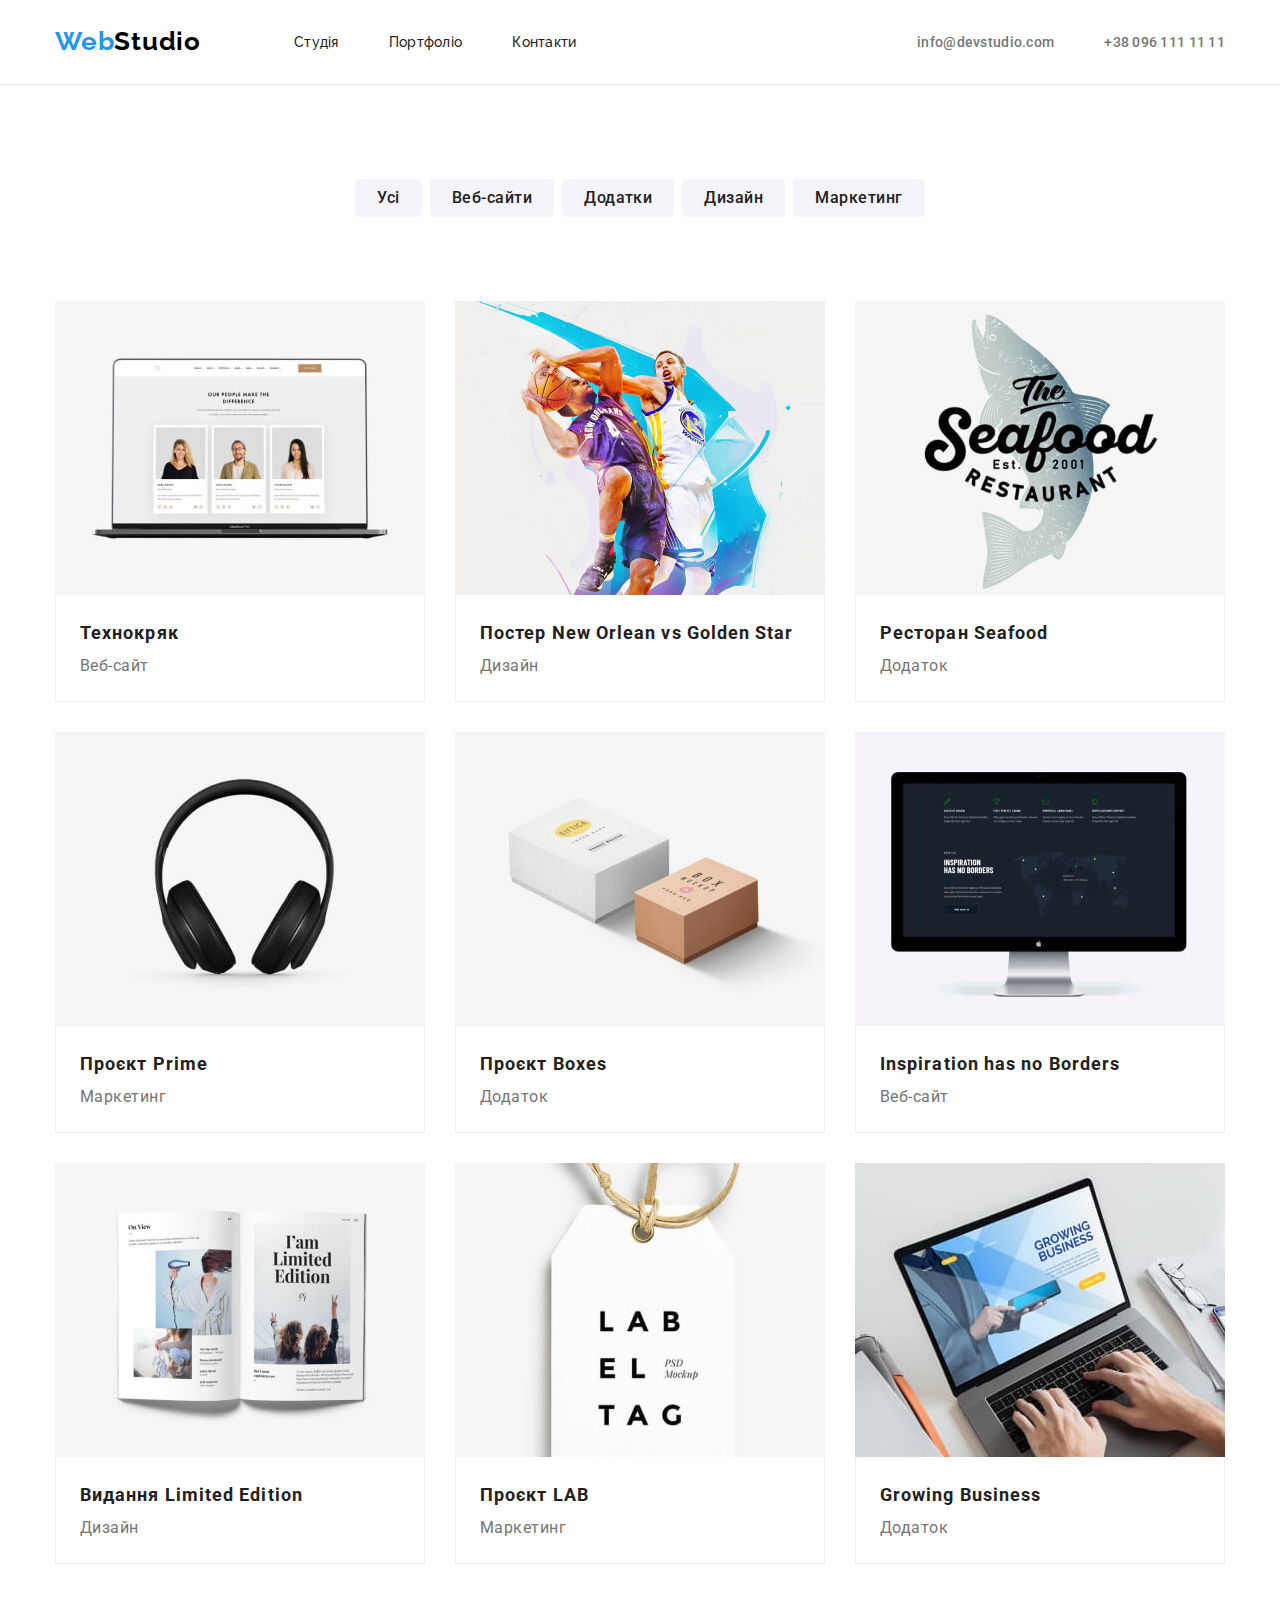
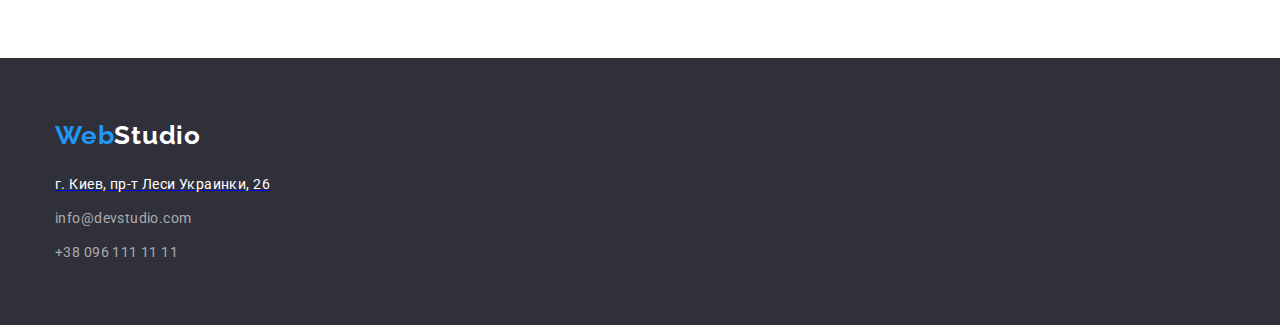
==== portfolio.html @ 99e73e16 "HW03" ====
<!DOCTYPE html>
<html lang="uk">
  <head>
    <meta charset="UTF-8" />
    <meta http-equiv="X-UA-Compatible" content="IE=edge" />
    <meta name="viewport" content="width=device-width, initial-scale=1.0" />
    <title>goit-markup-hw-01</title>
    <link rel="preconnect" href="https://fonts.googleapis.com" />
    <link rel="preconnect" href="https://fonts.gstatic.com" crossorigin />
    <link
      href="https://fonts.googleapis.com/css2?family=Raleway:wght@700&family=Roboto:wght@400;500;700;900&display=swap"
      rel="stylesheet"
    />
    <link
      rel="stylesheet"
      href="https://cdn.jsdelivr.net/npm/modern-normalize@1.1.0/modern-normalize.min.css"
    />
    <link rel="stylesheet" href="./css/styles.css" />
  </head>
  <body>
    <!--header-->
    <header class="header">
      <div class="container page-header-container">
        <nav class="nav">
          <a class="header-logo" href="./index.html"
            ><span class="web-logo">Web</span>Studio</a
          >
          <ul class="menu list">
            <li class="menu-item">
              <a class="menu-link link" href="./index.html">Студія</a>
            </li>
            <li class="menu-item">
              <a class="menu-link link" href="./portfolio.html">Портфоліо</a>
            </li>
            <li class="menu-item">
              <a class="menu-link link" href="#contact">Контакти</a>
            </li>
          </ul>
        </nav>
        <ul class="menu-contact list">
          <li>
            <a
              class="contact-mail link"
              href="mailto:info@devstudio.com"
              lang="en"
              >info@devstudio.com</a
            >
          </li>
          <li>
            <a class="contact-phone link" href="tel:+380961111111"
              >+38 096 111 11 11</a
            >
          </li>
        </ul>
      </div>
    </header>
    <!-- main -->
    <main>
      <section class="portfolio">
        <div class="container">
          <h1 class="visually-hidden">Портфоліо</h1>
          <ul class="portfolio-filter">
            <li class="portfolio-filter-item">
              <button type="button" class="portfolio-filter-button">Усі</button>
            </li>
            <li class="portfolio-filter-item">
              <button type="button" class="portfolio-filter-button">
                Веб-сайти
              </button>
            </li>
            <li class="portfolio-filter-item">
              <button type="button" class="portfolio-filter-button">
                Додатки
              </button>
            </li>
            <li class="portfolio-filter-item">
              <button type="button" class="portfolio-filter-button">
                Дизайн
              </button>
            </li>
            <li class="portfolio-filter-item">
              <button type="button" class="portfolio-filter-button">
                Маркетинг
              </button>
            </li>
          </ul>
          <ul class="portfolio-list">
            <li class="portfolio-item">
              <img
                src="./images/img1.jpg"
                alt="головна сторінка"
                width="370"
                height="294"
              />
              <div class="border-down">
                <h2 class="portfolio-title">Технокряк</h2>
                <p class="portfolio-text">Веб-сайт</p>
              </div>
            </li>
            <li class="portfolio-list-item">
              <img
                src="./images/img2.jpg"
                alt="гра у баскетбол"
                width="370"
                height="294"
              />
              <div class="border-down">
                <h2 class="portfolio-title">
                  Постер New Orlean vs Golden Star
                </h2>
                <p class="portfolio-text">Дизайн</p>
              </div>
            </li>
            <li class="portfolio-item">
              <img
                src="./images/img3.jpg"
                alt="емблема ресторану"
                width="370"
                height="294"
              />
              <div class="border-down">
                <h2 class="portfolio-title">Ресторан Seafood</h2>
                <p class="portfolio-text">Додаток</p>
              </div>
            </li>
            <li class="portfolio-item">
              <img
                src="./images/img4.jpg"
                alt="навушники"
                width="370"
                height="294"
              />
              <div class="border-down">
                <h2 class="portfolio-title">Проєкт Prime</h2>
                <p class="portfolio-text">Маркетинг</p>
              </div>
            </li>
            <li class="portfolio-item">
              <img
                src="./images/img5.jpg"
                alt=" дві коробки "
                width="370"
                height="294"
              />
              <div class="border-down">
                <h2 class="portfolio-title">Проєкт Boxes</h2>
                <p class="portfolio-text">Додаток</p>
              </div>
            </li>
            <li class="portfolio-item">
              <img
                src="./images/img6.jpg"
                alt="чорний монітор"
                width="370"
                height="294"
              />
              <div class="border-down">
                <h2 class="portfolio-title">Inspiration has no Borders</h2>
                <p class="portfolio-text">Веб-сайт</p>
              </div>
            </li>
            <li class="portfolio-item">
              <img
                src="./images/img7.jpg"
                alt="відкрита книга"
                width="370"
                height="294"
              />
              <div class="border-down">
                <h2 class="portfolio-title">Видання Limited Edition</h2>
                <p class="portfolio-text">Дизайн</p>
              </div>
            </li>
            <li class="portfolioitem">
              <img
                src="./images/img8.jpg"
                alt="бірка"
                width="370"
                height="294"
              />
              <div class="border-down">
                <h2 class="portfolio-title">Проєкт LAB</h2>
                <p class="portfolio-text">Маркетинг</p>
              </div>
            </li>
            <li class="portfolio-item">
              <img
                src="./images/img9.jpg"
                alt="друкує на клавіатурі"
                width="370"
                height="294"
              />
              <div class="border-down">
                <h2 class="portfolio-title">Growing Business</h2>
                <p class="portfolio-text">Додаток</p>
              </div>
            </li>
          </ul>
        </div>
      </section>
    </main>
    <footer class="footer" id="contact">
      <div class="container">
        <a class="footer-logo" href="./index.html"
          ><span class="web-logo">Web</span>Studio</a
        >
        <address class="adress">
          <ul>
            <li class="adress-mao">
              <a
                href="https://goo.gl/maps/CPtrU1FHBa2aNyZL9"
                target="_blank"
                rel="noopener noreferrer nofollow"
                ><span class="site">г. Киев, пр-т Леси Украинки, 26</span>
              </a>
            </li>
            <li class="adress-mail">
              <a class="footer-mail" href="mailto:info@devstudio.com" lang="en"
                >info@devstudio.com</a
              >
            </li>
            <li class="adress-phone">
              <a class="footer-phone" href="tel:+380961111111"
                >+38 096 111 11 11</a
              >
            </li>
          </ul>
        </address>
      </div>
    </footer>
  </body>
</html>
---- css/styles.css ----
/* колір основного тексту #212121 */
/* другорядний колір тексту #757575 #FFFFFF */
/*акцент #2196F3 */
/*основнй колір фону #FFFFFF */
/*колір фону підвалу #2F303A */
/*колір фону Наша команда та фільтр #F5F4FA */
/* колір кнопки #188CE8 */

:root{
    --main-color-text: #212121;
    --secondary-color-text: #757575;
    --white-color: #FFFFFF;
    --bgc-gray: #2F303A;
    --accent: #2196F3;
    --secondary-bgc: #F5F4FA;
    --logo-color: #000000;
    --link-color: rgba(255, 255, 255, 0.6);
    --button-color: #188CE8;
    --btn-shadow: 0px 4px 4px rgba(0, 0, 0, 0.15);
    --header-border-color: #ececec;
    --portfolio-border: #EEEEEE;
}

.link {
    text-decoration: none;
}
.list{
    list-style: none;
}
img {
    display: block;
}
ul{
    list-style: none;
}

* {
    box-sizing: border-box;
}

h1,h2,h3,p {
    margin-top: 0;
    margin-bottom: 0;
    padding: 0;
}

ul,li {
    margin-top: 0;
    margin-bottom: 0;
    padding: 0;
}

button {
    cursor: pointer;
}

img {
    display: block;
    max-width: 100%;
    height: auto;
}

.container{
    width: 1200px;
    margin-left: auto;
    margin-right: auto;
    padding-left: 15px;
    padding-right: 15px;
}


/* Body */
body {
    font-family: 'Roboto', sans-serif;
    background-color: var(--white-color);
    color: var(--main-color-text);
    letter-spacing: 0.03em;
}

/* header */
.header{
border-bottom: 1px solid var(--header-border-color);
}
.header-logo{
        font-family: 'Raleway', sans-serif;
        font-style: normal;
        font-weight: 700;
        font-size: 26px;
        line-height: 1.35;
        letter-spacing: 0.03em;
        color: var(--logo-color);
        text-decoration: none;
        margin-right: 93px;
        padding-top: 24px;
        padding-bottom: 25px;
}
.web-logo{
        color: var(--accent);
}
.menu-link{
        font-family: 'Raleway', sans-serif;
        font-weight: 500;
        font-size: 14px;
        line-height: 1.14;
        letter-spacing: 0.02em;
        color: var(--main-color-text);
}

.hero-title {
    font-family: 'Roboto';
    font-weight: 900;
    font-size: 44px;
    line-height: 1.36;
    letter-spacing: 0.06em;
    text-transform: uppercase;
    width: 670px;
    margin-left: auto;
    margin-right: auto;
    margin-bottom: 30px;
}

.menu-link:hover, 
.menu-link:focus{
    color: var(--accent);
}
.contact-mail{
        font-family: 'Roboto', sans-serif;
        font-weight: 500;
        font-size: 14px;
        line-height: 1.14;
        letter-spacing: 0.02em;
        color: var(--secondary-color-text);
        margin-right: 50px;
}
.contact-mail:hover,
.contact-mail:focus{
    color:var(--accent);
}
.contact-phone {
    font-family: 'Roboto', sans-serif;
    font-weight: 500;
    font-size: 14px;
    line-height: 1.14;
    letter-spacing: 0.02em;
    color: var(--secondary-color-text);
}

.contact-phone:hover,
.contact-phone:focus {
    color: var(--accent);
}

.page-header-container{
    display: flex;
    align-items: center;
    justify-content: space-between;
}

.nav{
    display: flex;
    align-items: center;
}

.menu{
    display: flex;
    align-items: center;
    column-gap: 50px;
}

.menu-contact{
    display: flex;
    align-items: center;
    margin-left: auto;
}

/* Main */
.hero{
    background-color: var(--bgc-gray);
    padding-top: 200px;
    padding-bottom: 200px;
}
.hero-title{
        font-family: 'Roboto', sans-serif;
        font-weight: 900;
        font-size: 44px;
        line-height: 1.36;
        text-align: center;
        letter-spacing: 0.06em;
        text-transform: uppercase;
        color: var(--white-color);
        width: 670px;
        margin-left: auto;
        margin-right: auto;
        margin-bottom: 30px;
}

.modal-open-button{
        background-color: var(--accent);
        font-family: 'Roboto', sans-serif;
        font-weight: 700;
        font-size: 16px;
        line-height: 1.88;
        letter-spacing: 0.06em;
        color: var(--white-color);
        font-family: inherit;
        border: none;
        border-radius: 4px;
        width: 216px;
        height: 50px;
        box-shadow: var(--btn-shadow);
        display: block;
        margin-right: auto;
        margin-left: auto;
}


.modal-open-button:hover,
.modal-open-button:focus {
    background-color: var(--button-color);
    color: var(--white-color);
}

/* benefits */

.visually-hidden{
        position: absolute;
        white-space: nowrap;
        width: 1px;
        height: 1px;
        overflow: hidden;
        border: 0;
        padding: 0;
        clip: rect(0 0 0 0);
        clip-path: inset(50%);
        margin: -1px;
}

.benefits{
    padding-top: 94px;
    padding-bottom: 94px;
}

.benefits-list {
    display: flex;
    list-style: none;
    gap: 30px;
}

.benefits-list-title{
    font-family: 'Roboto', sans-serif;
    font-weight: 700;
    font-size: 14px;
    line-height: 1.14;
    letter-spacing: 0.03em;
    text-transform: uppercase;
    color: var(--main-color-text);
    margin-bottom: 10px;
}

.benefits-list-item{

}

.benefits-list-text{
    font-family: 'Roboto', sans-serif;
    font-weight: 400;
    font-size: 14px;
    line-height: 1.7;
    letter-spacing: 0.03em;
    color: var(--secondary-color-text);
}
/* Work */

.work{
}

.work-title{
    font-family: 'Roboto', sans-serif;
    font-weight: 700;
    font-size: 36px;
    line-height: 1.17px;
    text-align: center;
    letter-spacing: 0.03em;
    color: var(--main-color-text);
    padding-bottom: 50px;
    margin-bottom: 50px;
    }


.work-images{
    display: flex;
    gap: 30px;
    flex-wrap: wrap;
    padding-bottom: 94px;
}

/* Team */

.team{
    background-color: var(--secondary-bgc);;
}
.team-list{
    background-color: var(--white-color);
    box-shadow: 0px 1px 3px rgba(0, 0, 0, 0.12), 0px 1px 1px rgba(0, 0, 0, 0.14),
    0px 2px 1px rgba(0, 0, 0, 0.2);
    border-radius: 0px 0px 4px 4px;
}

.team-content{
    padding-top: 30px;
    padding-bottom: 30px;
    padding-left: 32px;
    padding-right: 32px;
}

.team-title{
        font-family: 'Roboto', sans-serif;
        font-weight: 700;
        font-size: 36px;
        line-height: 1.17;
        text-align: center;
        letter-spacing: 0.03em;
        color: var(--main-color-text);
        padding-top: 94px;
        padding-bottom: 50px;
}
.team-item{
        font-family: 'Roboto', sans-serif;
        font-weight: 500;
        font-size: 16px;
        line-height: 1.19;
        text-align: center;
        letter-spacing: 0.03em;
        color: var(--main-color-text);
}

.team-item-text{
        font-family: 'Roboto', sans-serif;
        font-weight: 400;
        font-size: 16px;
        line-height: 1.19;
        text-align: center;
        letter-spacing: 0.03em;
        color: var(--secondary-color-text);
}

.team-humans{
    display: flex;
    gap: 30px;
    flex-wrap: wrap;
    padding-bottom: 50px;
}

/* Footer */

.adress{
    margin-top: 20px;
}

.adress-mail{
    margin-top: 9px;
}

.adress-phone{
    margin-top: 9px;
}

.footer{
    background-color: var(--bgc-gray);
    padding-top: 60px;
    padding-bottom: 60px;
}
.footer-logo {
    font-family: 'Raleway', sans-serif;
    font-weight: 700;
    font-size: 26px;
    line-height: 1.35;
    letter-spacing: 0.03em;
    color: var(--white-color);
    text-decoration: none;
}

.footer-mail{
    font-family: 'Roboto', sans-serif;
    font-style: normal;
    font-weight: 400;
    font-size: 14px;
    line-height: 1.8;
    letter-spacing: 0.03em;
    color: var(--link-color);
    text-decoration: none;
}
.footer-phone{
    font-family: 'Roboto', sans-serif;
    font-style: normal;
    font-weight: 400;
    font-size: 14px;
    line-height: 1.8;
    letter-spacing: 0.03em;
    color: var(--link-color);
    text-decoration: none;
}
.site{
    font-family: 'Roboto';
        font-style: normal;
        font-weight: 400;
        font-size: 14px;
        line-height: 1.7;
        letter-spacing: 0.03em;
        color: var(--white-color);
        text-decoration: none;
}

.footer-phone:hover,
.footer-phone:focus{
    color: var(--accent);;
}

.footer-mail:hover,
.footer-mail:focus {
    color: var(--accent);;
}



/* Portfolio */
.portfolio-filter-button{
    background-color: var(--secondary-bgc);
    font-family: 'Roboto', sans-serif;
    font-style: normal;
    font-weight: 500;
    font-size: 16px;
    line-height: 1.62;
    text-align: center;
    letter-spacing: 0.03em;
    cursor: pointer;
    color: var(--main-color-text);
    padding: 6px 22px;
    border: none;
    border-radius: 4px;
}

.portfolio-filter-button:hover,
.portfolio-filter-button:focus{
    background-color: var(--accent);
    color: var(--white-color);
}

.portfolio-title{
    font-family: 'Roboto', sans-serif;
        font-weight: 700;
        font-size: 18px;
        line-height: 2.0;
        letter-spacing: 0.06em;
        color: var(--main-color-text);
}

.portfolio-text{
    font-family: 'Roboto', sans-serif;
        font-weight: 400;
        font-size: 16px;
        line-height: 30px;
        letter-spacing: 0.03em;
        color: var(--secondary-color-text);
}

.portfolio-filter{
    display: flex;
    justify-content: center;
    gap: 8px;
    margin-bottom: 50px;
    margin-top: 94px;
}

.portfolio-list{
    display: flex;
    flex-wrap: wrap;
    flex-basis: calc((100%-60px) / 3);
    gap: 30px;
    padding-top: 34px;
}

.portfolio{
    padding-bottom: 94px;
}

.border-down{
    border-bottom: 1px solid var(--portfolio-border);
    border-left: 1px solid var(--portfolio-border);
    border-right: 1px solid var(--portfolio-border);
    padding-top: 20px;
    padding-left: 24px;
    padding-right: 24px;
    padding-bottom: 20px;
}
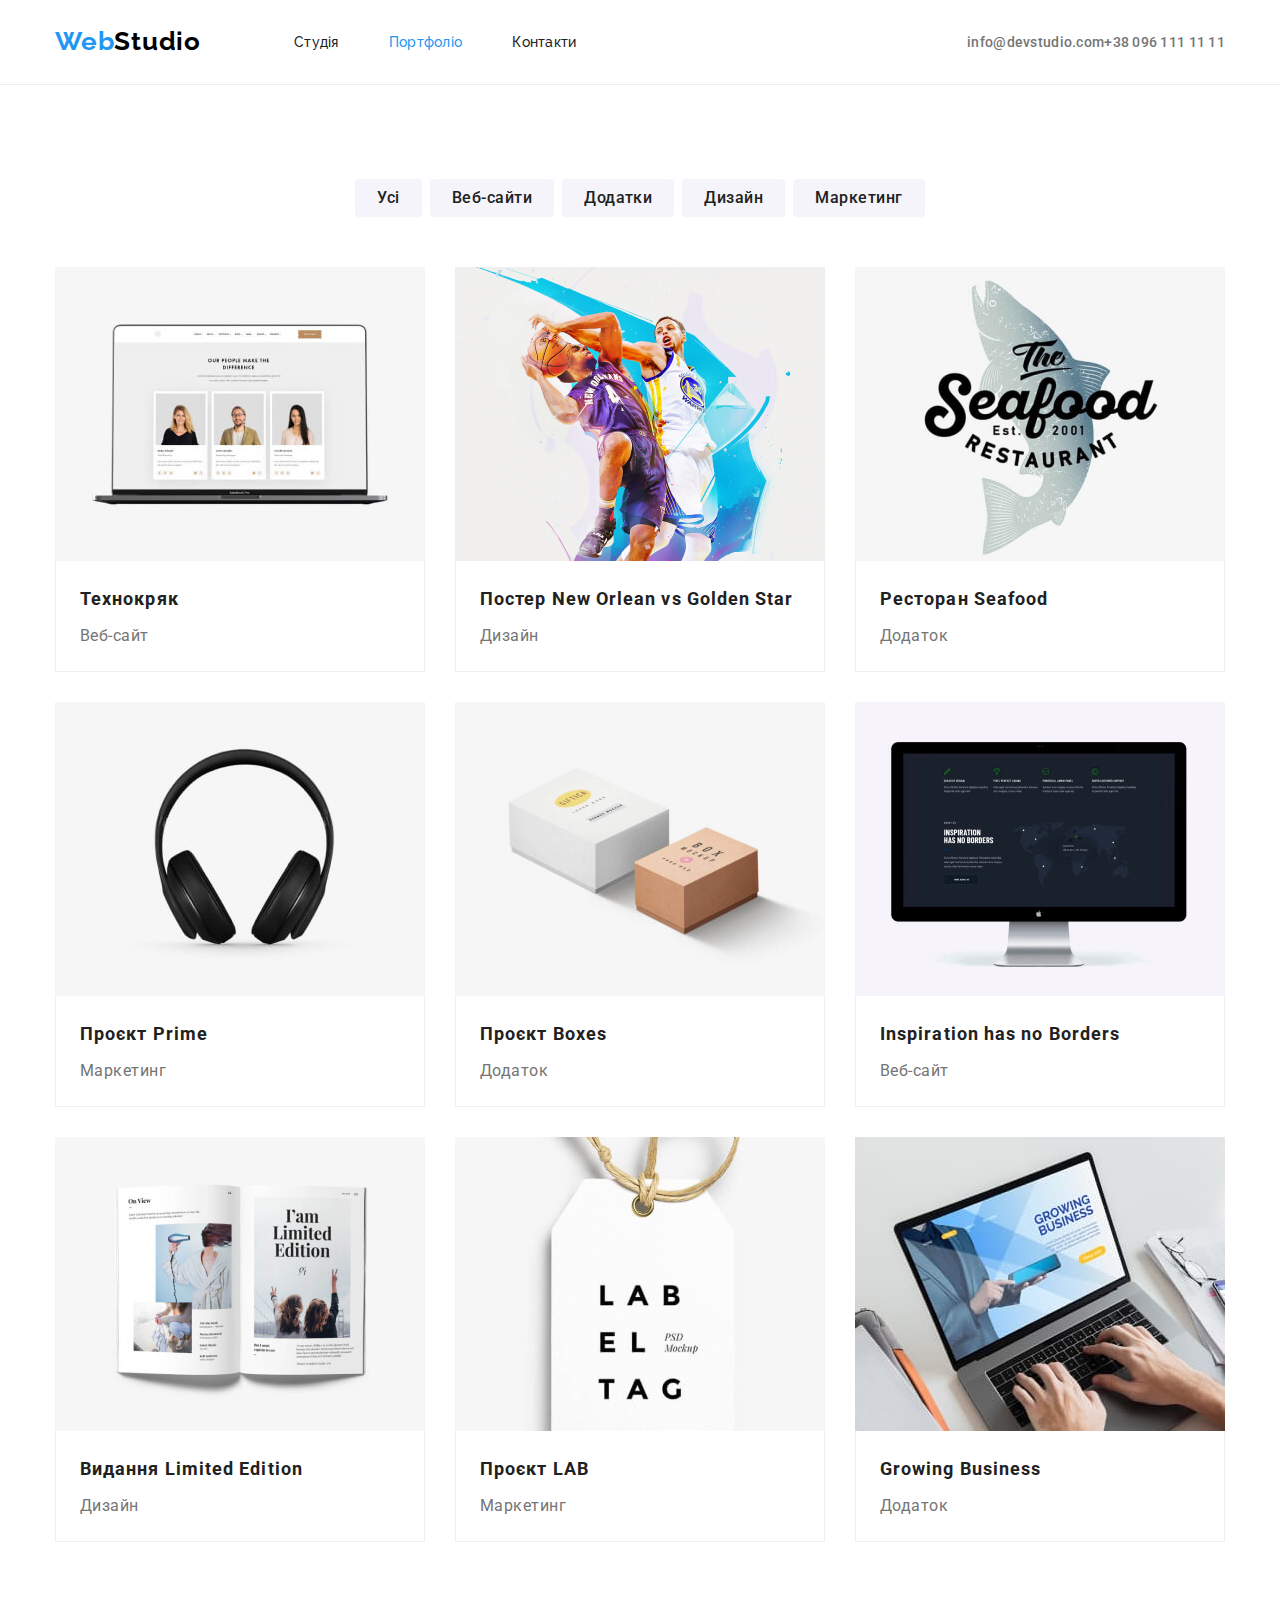
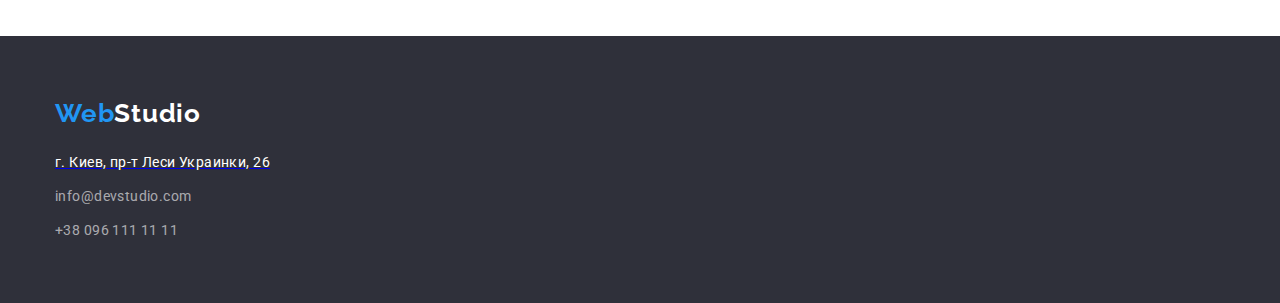
==== commit e65796f9: "hw03" ====
--- a/portfolio.html
+++ b/portfolio.html
@@ -30,7 +30,9 @@
               <a class="menu-link link" href="./index.html">Студія</a>
             </li>
             <li class="menu-item">
-              <a class="menu-link link" href="./portfolio.html">Портфоліо</a>
+              <a class="menu-link link current" href="./portfolio.html"
+                >Портфоліо</a
+              >
             </li>
             <li class="menu-item">
               <a class="menu-link link" href="#contact">Контакти</a>
--- a/css/styles.css
+++ b/css/styles.css
@@ -16,7 +16,7 @@
     --logo-color: #000000;
     --link-color: rgba(255, 255, 255, 0.6);
     --button-color: #188CE8;
-    --btn-shadow: 0px 4px 4px rgba(0, 0, 0, 0.15);
+    --button-shadow:rgba(0, 0, 0, 0.15);
     --header-border-color: #ececec;
     --portfolio-border: #EEEEEE;
 }
@@ -130,11 +130,14 @@
         line-height: 1.14;
         letter-spacing: 0.02em;
         color: var(--secondary-color-text);
-        margin-right: 50px;
 }
 .contact-mail:hover,
 .contact-mail:focus{
     color:var(--accent);
+}
+
+.list-link{
+        margin-right: 50px;
 }
 .contact-phone {
     font-family: 'Roboto', sans-serif;
@@ -171,6 +174,10 @@
     display: flex;
     align-items: center;
     margin-left: auto;
+}
+
+.current {
+    color: var(--accent);
 }
 
 /* Main */
@@ -207,7 +214,7 @@
         border-radius: 4px;
         width: 216px;
         height: 50px;
-        box-shadow: var(--btn-shadow);
+        box-shadow: 0px 4px 4px rgba(0, 0, 0, 0.15);
         display: block;
         margin-right: auto;
         margin-left: auto;
@@ -272,17 +279,17 @@
 /* Work */
 
 .work{
+    padding-bottom: 94px;
 }
 
 .work-title{
     font-family: 'Roboto', sans-serif;
     font-weight: 700;
     font-size: 36px;
-    line-height: 1.17px;
+    line-height: 1.17;
     text-align: center;
     letter-spacing: 0.03em;
     color: var(--main-color-text);
-    padding-bottom: 50px;
     margin-bottom: 50px;
     }
 
@@ -291,13 +298,14 @@
     display: flex;
     gap: 30px;
     flex-wrap: wrap;
+}
+
+/* Team */
+
+.team{
+    background-color: var(--secondary-bgc);
+    padding-top: 94px;
     padding-bottom: 94px;
-}
-
-/* Team */
-
-.team{
-    background-color: var(--secondary-bgc);;
 }
 .team-list{
     background-color: var(--white-color);
@@ -321,8 +329,7 @@
         text-align: center;
         letter-spacing: 0.03em;
         color: var(--main-color-text);
-        padding-top: 94px;
-        padding-bottom: 50px;
+        margin-bottom: 50px;
 }
 .team-item{
         font-family: 'Roboto', sans-serif;
@@ -332,6 +339,7 @@
         text-align: center;
         letter-spacing: 0.03em;
         color: var(--main-color-text);
+        margin-bottom: 10px;
 }
 
 .team-item-text{
@@ -348,7 +356,6 @@
     display: flex;
     gap: 30px;
     flex-wrap: wrap;
-    padding-bottom: 50px;
 }
 
 /* Footer */
@@ -453,6 +460,7 @@
         line-height: 2.0;
         letter-spacing: 0.06em;
         color: var(--main-color-text);
+        margin-bottom: 4px;
 }
 
 .portfolio-text{
@@ -469,18 +477,17 @@
     justify-content: center;
     gap: 8px;
     margin-bottom: 50px;
-    margin-top: 94px;
 }
 
 .portfolio-list{
     display: flex;
     flex-wrap: wrap;
-    flex-basis: calc((100%-60px) / 3);
+    flex-basis: calc((100% - 60px) / 3);
     gap: 30px;
-    padding-top: 34px;
 }
 
 .portfolio{
+    padding-top: 94px;
     padding-bottom: 94px;
 }
 
